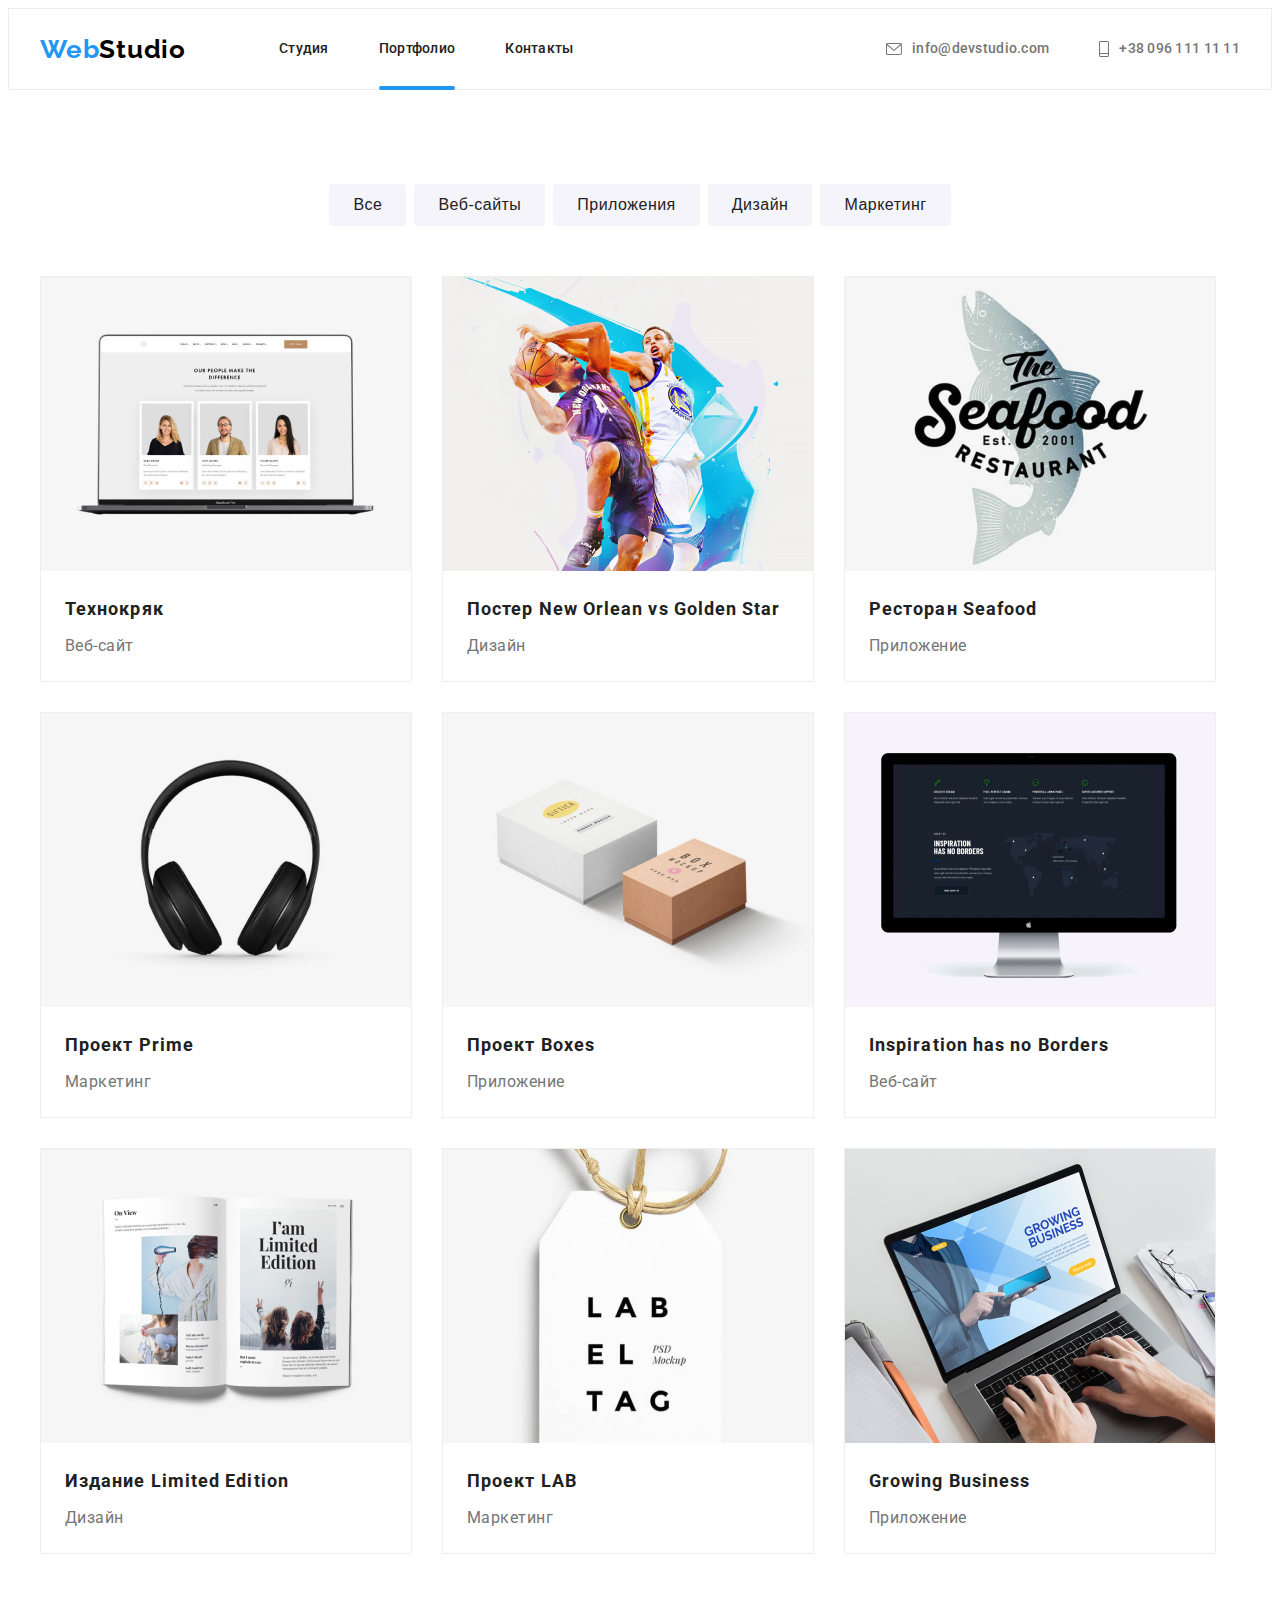
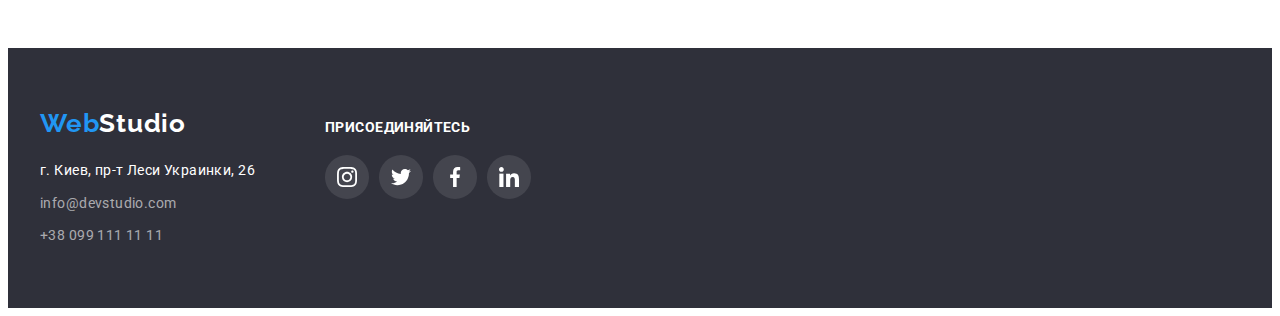
==== portfolio.html @ 21e3237b "hw6" ====
<!DOCTYPE html>
<html lang="ru">

<head>
  <meta charset="UTF-8" />
  <meta http-equiv="X-UA-Compatible" content="IE=edge" />
  <meta name="viewport" content="width=device-width, initial-scale=1.0" />
  <title>Портфолио</title>
  <link rel="preconnect" href="https://fonts.googleapis.com">
  <link rel="preconnect" href="https://fonts.gstatic.com" crossorigin>
  <link href="https://fonts.googleapis.com/css2?family=Raleway:wght@700&family=Roboto:wght@400;500;700;900&display=swap"
    rel="stylesheet">
  <link rel="stylesheet" href="https://cdnjs.cloudflare.com/ajax/libs/modern-normalize/1.1.0/modern-normalize.min.css"
      integrity="sha512-wpPYUAdjBVSE4KJnH1VR1HeZfpl1ub8YT/NKx4PuQ5NmX2tKuGu6U/JRp5y+Y8XG2tV+wKQpNHVUX03MfMFn9Q=="
      crossorigin="anonymous" referrerpolicy="no-referrer" />
  <link rel="stylesheet" href="./css/styles.css" />
</head>
<!--шапка-->

<body>
  <header class="portfolio-page">
    <div class="container main-nav">
    <nav class="main-nav">
      <a href="./index.html" class="header-logo link"><span class="logo-web">Web</span>Studio</a>

      <ul class="navigation-list list">
        <li class="nav-item"><a href="./index.html" class="navigation-link link">Студия</a></li>
        <li class="nav-item"><a href="./portfolio.html" class="navigation-link link current">Портфолио</a></li>
        <li class="nav-item"><a href="" class="navigation-link link">Контакты</a></li>
      </ul>
     
    </nav>
    
    <ul class="contacts list">
      <li class="contacts-item"><a href="mailto:info@devstudio.com" class="nav-link link">
        <svg class="mail-icon">
          <use href="./images/icons.svg#envelope"></use>
          </svg>info@devstudio.com</a></li>
      <li class="contacts-item"><a href="tel:+380961111111" class="nav-link link">
        <svg class="tel-icon">
          <use href="./images/icons.svg#smartfone"></use>
        </svg>+38 096 111 11 11</a></li>
    </ul>
    </div>
  </header>
  

  <main>
    <!--Section "Наши работы"-->
    <section class="section">
      <div class="container">
      <h1 class="visually-hidden">Наши работы</h1>
      <ul class="filter list main-nav">
        <li class="filter-item"><button type="button" class="button-portfolio">Все</button></li>
        <li class="filter-item"><button type="button" class="button-portfolio">Веб-сайты</button></li>
        <li class="filter-item"><button type="button" class="button-portfolio">Приложения</button></li>
        <li class="filter-item"><button type="button" class="button-portfolio">Дизайн</button></li>
        <li class="filter-item"><button type="button" class="button-portfolio">Маркетинг</button></li>
      </ul>
      
      
      <ul class="portfolio list">
        <li class="portfolio-item">
        <a href="" class="portfolio-link">
          <div class="portfolio-wrap">
          <img class="portfolio-image" src="./images/img1portfolio.jpg" width="370" alt="Фото команды " />
                   
              <p class="portfolio-text-modal">Технокряк это современная площадка распостранения коронавируса. Компании использут эту платформу для цыфрового шпионажа и атак на защищенные сервера конкурентов.
              </p>
           </div>
          <div class="portfolio-content">
          <h2 class="portfolio-title">Технокряк</h2>
          <p class="portfolio-text">Веб-сайт</p>
        </div></a>
        </li>
            <li class="portfolio-item">
              <a href="" class="portfolio-link">
          <div class="portfolio-wrap">
                <img class="portfolio-image" src="./images/img2portfolio.jpg" width="370" alt="Фото баскетболистов" />
          <p class="portfolio-text-modal">Технокряк это современная площадка распостранения коронавируса. Компании использут эту
          платформу для цыфрового шпионажа и атак на защищенные сервера конкурентов.
          </p>
          </div>
          <div class="portfolio-content">
          <h2 class="portfolio-title">Постер New Orlean vs Golden Star</h2>
          <p class="portfolio-text">Дизайн</p>
        </div></a>
        </li>
            <li class="portfolio-item">
              <a href="" class="portfolio-link">
        <div class="portfolio-wrap">
                <img class="portfolio-image" src="./images/img3portfolio.jpg" width="370" alt="Логотип ресторана" />
          <p class="portfolio-text-modal">Технокряк это современная площадка распостранения коронавируса. Компании использут эту
            платформу для цыфрового шпионажа и атак на защищенные сервера конкурентов.
          </p>
          </div>
          <div class="portfolio-content">
          <h2 class="portfolio-title">Ресторан Seafood</h2>
          <p class="portfolio-text">Приложение</p>
        </div></a>
        </li>
            <li class="portfolio-item">
              <a href="" class="portfolio-link">
          <div class="portfolio-wrap">
                <img class="portfolio-image" src="./images/img4portfolio.jpg" width="370" alt="Изображение наушников" />
          <p class="portfolio-text-modal">Технокряк это современная площадка распостранения коронавируса. Компании использут эту
            платформу для цыфрового шпионажа и атак на защищенные сервера конкурентов.
          </p>
        </div>
          <div class="portfolio-content">
          <h2 class="portfolio-title">Проект Prime</h2>
          <p class="portfolio-text">Маркетинг</p>
        </div></a>
        </li>
            <li class="portfolio-item">
              <a href="" class="portfolio-link">
          <div class="portfolio-wrap">
                <img class="portfolio-image" src="./images/img5portfolio.jpg" width="370" alt="Изображение коробок" />
        <p class="portfolio-text-modal">Технокряк это современная площадка распостранения коронавируса. Компании использут эту
            платформу для цыфрового шпионажа и атак на защищенные сервера конкурентов.
          </p>
        </div>
          <div class="portfolio-content">
          <h2 class="portfolio-title">Проект Boxes</h2>
          <p class="portfolio-text">Приложение</p>
        </div></a>
        </li>
              <li class="portfolio-item">
                <a href="" class="portfolio-link">
          <div class="portfolio-wrap">
                  <img class="portfolio-image" src="./images/img6portfolio.jpg" width="370" alt="Изображение монитора" />
         <p class="portfolio-text-modal">Технокряк это современная площадка распостранения коронавируса. Компании использут эту
            платформу для цыфрового шпионажа и атак на защищенные сервера конкурентов.
          </p>
         </div>
          <div class="portfolio-content">
          <h2 class="portfolio-title">Inspiration has no Borders</h2>
          <p class="portfolio-text">Веб-сайт</p>
        </div></a>
        </li>
              <li class="portfolio-item">
<a href="" class="portfolio-link">
          <div class="portfolio-wrap">
         <img class="portfolio-image" src="./images/img7portfoilio.jpg" width="370" alt="Изображение журнала" />
         <p class="portfolio-text-modal">Технокряк это современная площадка распостранения коронавируса. Компании использут эту
            платформу для цыфрового шпионажа и атак на защищенные сервера конкурентов.
          </p> 
        </div>
          <div class="portfolio-content">
          <h2 class="portfolio-title">Издание Limited Edition</h2>
          <p class="portfolio-text">Дизайн</p>
        </div></a>
        </li>
               <li class="portfolio-item">
<a href="" class="portfolio-link">
          <div class="portfolio-wrap">
         <img class="portfolio-image" src="./images/img8portfolio.jpg" width="370" alt="Изображение ярлыка" />
         <p class="portfolio-text-modal">Технокряк это современная площадка распостранения коронавируса. Компании использут эту
            платформу для цыфрового шпионажа и атак на защищенные сервера конкурентов.
          </p>
        </div>
          <div class="portfolio-content">
          <h2 class="portfolio-title">Проект LAB</h2>
          <p class="portfolio-text">Маркетинг</p>
        </div></a>
        </li>
        <li class="portfolio-item">
    <a href="" class="portfolio-link">      
          <div class="portfolio-wrap">
         <img class="portfolio-image" src="./images/img9portfolio.jpg" width="370" alt="Изображение ноутбука" />
          <p class="portfolio-text-modal">Технокряк это современная площадка распостранения коронавируса. Компании использут эту
            платформу для цыфрового шпионажа и атак на защищенные сервера конкурентов.
          </p>
          </div>
          <div class="portfolio-content">
          <h2 class="portfolio-title">Growing Business</h2>
          <p class="portfolio-text">Приложение</p>
        </div></a>
        </li>
      </ul>
      </div>
    </section>
 
  </main>
  <!--Footer-->
  <footer class="footer">
    <div  class="footer-container container">
      <div class="footer-adress">
    <a class="footer-logo link" href="./index.html"> <span class="logo-web">Web</span>Studio </a>
    <address>
      <ul class="footer-contacts list">
        <li class="footer-address">
          <a class="footer-map link" href="г.Киев,пр-т_Леси_Украинки,_26">г. Киев, пр-т Леси Украинки, 26</a>
        </li>
        <li class="footer-mail"><a class="footer-contact link" href="mailto:info@devstudio.com">info@devstudio.com</a></li>
        <li class="footer-tell"><a class="footer-tel link" href="tel:+380991111111">+38 099 111 11 11</a></li>
      </ul>
         </address>
          </div>
    
    <div class="join-container">
      <h3 class="join-text">Присоединяйтесь</h3>
      <ul class="join-list">
        <li class="join-item">
          <a href="" class="join-link">
            <svg class="join-icon" width="20" height="20">
              <use href="./images/icons.svg#instagram"></use>
            </svg>
          </a>
    
        </li>
        <li class="join-item">
          <a href="" class="join-link">
            <svg class="join-icon" width="20" height="20">
              <use href="./images/icons.svg#twitter"></use>
            </svg>
          </a>
        </li>
        <li class="join-item">
          <a href="" class="join-link">
            <svg class="join-icon" width="20" height="20">
              <use href="./images/icons.svg#facebook"></use>
            </svg>
          </a>
        </li>
        <li class="join-item">
          <a href="" class="join-link">
            <svg class="join-icon" width="20" height="20">
              <use href="./images/icons.svg#linkedin"></use>
            </svg></a>
        </li>
      </ul>
      </div>
            </div>
  </footer>
 
</body>

</html>
---- css/styles.css ----
:root {
  --primary-text-color: #757575;
  --title-text-color: #212121;
  --accent-color: #2196f3;
  --primary-white-color: #ffffff;
  --footer-link-color: rgba(255, 255, 255, 0.6);
  --hero-footer-color: #2f303a;
}
body {
  color: var(--primary-text-color);
  background-color: var(--primary-bg-color);
  font-family: Roboto, sans-serif;
  font-size: 14px;
  line-height: 1.71;
}

.container {
  width: 1200px;
  padding-left: 15px;
  padding-right: 15px;
  margin-left: auto;
  margin-right: auto;
}

p,
h1,
h2,
h3,
h4,
h5,
h6 {
  margin: 0;
}

ul {
  list-style: none;
  padding: 0;
  margin: 0;
}

a {
  text-decoration: none;
}

/***** Подключение для index.html *****/

/* page header */

.header-logo {
  font-family: Raleway;
  font-weight: 700;
  font-size: 26px;
  line-height: 1.19;
  letter-spacing: 0.03em;
  color: #000000;
}

.logo-web {
  color: var(--accent-color);
}

.page-header {
  background-color: var(--primary-white-color);
  border: 1px solid #ececec;
}

/*******Navigation*******/

.main-nav {
  display: flex;
  align-items: center;
}

.navigation-list {
  display: flex;
  margin-left: 93px;

  color: var(--title-text-color);
  transition: color 250ms cubic-bezier(0.4, 0, 0.2, 1);
}

.navigation-list .nav-item + .nav-item {
  margin-left: 50px;
}

.nav-item:last-child {
  margin-right: 0;
}

.navigation-list .navigation-link:hover,
.navigation-list .navigation-link:focus {
  color: var(--accent-color);
}

.navigation-link {
  display: block;
  padding-top: 32px;
  padding-bottom: 32px;

  font-weight: 500;
  font-size: 14px;
  line-height: 1.14;
  letter-spacing: 0.02em;
  color: var(--title-text-color);
  position: relative;
  transition: color 250ms cubic-bezier(0.4, 0, 0.2, 1);
}

.navigation-link.current::after {
  content: "";
  width: 100%;
  height: 4px;
  color: var(--accent-color);
  background-color: var(--accent-color);
  position: absolute;
  border-radius: 2px;
  left: 0;
  bottom: -1px;
}

.contacts {
  display: flex;
  margin-left: auto;
  align-items: center;
}

.contacts .contacts-item + .contacts-item {
  margin-left: 50px;
}

.nav-link {
  display: flex;
  align-items: center;
  padding-top: 32px;
  padding-bottom: 32px;
  font-weight: 500;
  font-size: 14px;
  line-height: 1.14;
  letter-spacing: 0.02em;
  color: var(--primary-text-color);
  transition: color 250ms cubic-bezier(0.4, 0, 0.2, 1);
}

.mail-icon {
  width: 16px;
  height: 12px;
  fill: currentColor;
  margin-right: 10px;
}

.tel-icon {
  width: 10px;
  height: 16px;
  fill: currentColor;
  margin-right: 10px;
}

.nav-link:hover,
.nav-link:focus {
  color: var(--accent-color);
}

/******* hero ******/

.hero {
  padding: 200px 0;
  max-width: 1600px;
  min-height: 600px;
  margin-left: auto;
  margin-right: auto;

  background-size: cover;
  background-position: center;
  background-repeat: no-repeat;

  background-color: #c4c4c4;
  text-align: center;
  background-image: linear-gradient(
      to right,
      rgba(47, 48, 58, 0.4),
      rgba(47, 48, 58, 0.4)
    ),
    url("../images/hero.jpg");
}

.hero-title {
  width: 696px;
  margin: 0 auto 30px;

  text-align: center;
  font-weight: 900;
  font-size: 44px;
  line-height: 1.36;
  letter-spacing: 0.06em;
  text-transform: uppercase;
  color: var(--primary-white-color);
}

.visually-hidden {
  position: absolute;
  white-space: nowrap;
  width: 1px;
  height: 1px;
  overflow: hidden;
  border: 0;
  padding: 0;
  clip: rect(0 0 0 0);
  clip-path: inset(50%);
  margin: -1px;
}

/****** button ******/

.button {
  display: inline-block;
  padding: 10px 32px;
  min-width: 200px;
  border-radius: 4px;

  font-weight: 500;
  font-size: 16px;
  line-height: 1.87;
  text-align: center;
  letter-spacing: 0.06em;
  color: var(--primary-white-color);
  background-color: var(--accent-color);
  cursor: pointer;
  transition: color 250ms cubic-bezier(0.4, 0, 0.2, 1),
    background-color 250ms cubic-bezier(0.4, 0, 0.2, 1);
}

.button:hover,
.button:focus {
  color: var(--primary-white-color);
  background-color: #188ce8;
}

/******Modal window*****/

.backdrop {
  position: fixed;
  top: 0;
  left: 0;
  width: 100%;
  height: 100%;
  background-color: rgba(0, 0, 0, 0.2);
  transition: opacity 300ms cubic-bezier(0.4, 0, 0.2, 1),
    visibility 300ms cubic-bezier(0.4, 0, 0.2, 1);
}

.backdrop.is-hidden .modal {
  transform: scale(1.5);
}

.modal {
  width: 528px;
  min-height: 528px;
  background-color: var(--primary-white-color);
  border-radius: 4px;
  position: absolute;
  top: 50%;
  left: 50%;
  padding: 40px;

  transform: scale(1) translate(-50%, -50%);
  transition: transform 300ms cubic-bezier(0.4, 0, 0.2, 1);
}

.modal-close {
  position: absolute;
  top: 8px;
  right: 8px;
  width: 30px;
  height: 30px;
  background-color: transparent;
  border: 1px solid rgba(0, 0, 0, 0.1);
  border-radius: 50%;
  display: flex;
  align-items: center;
  justify-content: center;
  cursor: pointer;
}

.is-hidden {
  visibility: hidden;
  opacity: 0;
  pointer-events: none;
}

.modal-title {
  margin-bottom: 12px;

  font-family: Roboto;
  font-style: normal;
  font-weight: bold;
  font-size: 20px;
  line-height: 23px;
  text-align: center;
  letter-spacing: 0.03em;
  color: var(--title-text-color);
}

.modal-input {
  margin-bottom: 10px;
  padding: 12px;
  width: 100%;
  height: 40px;

  border: 1px solid rgba(33, 33, 33, 0.2);
  box-sizing: border-box;
  border-radius: 4px;
}

.button-submit {
  align-items: center;
  display: flex;
  justify-content: center;
  margin: 0 auto;

  width: 200px;
  height: 50px;
  left: 700px;
  top: 712px;

  font-family: Roboto;
  font-style: normal;
  font-weight: bold;
  font-size: 16px;
  line-height: 1.87;
  text-align: center;
  letter-spacing: 0.06em;
  color: var(--primary-white-color);

  background-color: var(--accent-color);
  border: 1px solid var(--accent-color);
  box-shadow: 0px 4px 4px rgba(0, 0, 0, 0.15);
  border-radius: 4px;
  cursor: pointer;
}

.button-submit:hover,
.button-submit:focus {
  color: var(--primary-white-color);
  background-color: #188ce8;
}

.modal-checkbox {
  display: flex;
  align-items: center;
  justify-content: center;
  margin-top: 20px;
  margin-bottom: 30px;
  align-items: center;
  font-family: Roboto;
  font-style: normal;
  font-weight: normal;
  font-size: 14px;
  line-height: 1.71;

  letter-spacing: 0.03em;
  color: var(--primary-text-color);
}

.checkbox-text {
  text-decoration-line: underline;
}

.modal-feedback {
  padding: 12px 16px;
  width: 100%;
  height: 100%;
  resize: none;
  border: 1px solid rgba(33, 33, 33, 0.2);
  box-sizing: border-box;
  border-radius: 4px;
}

/****** section about *****/

.section {
  padding-top: 94px;
  padding-bottom: 94px;
}

.about-details {
  display: flex;
}

.about-details .about-list {
  width: 270px;
  margin-right: 30px;
}

.about-details .about-list:nth-child(4n) {
  margin-right: 0;
}

.thumb {
  display: flex;
  align-items: center;
  justify-content: center;

  width: 270px;
  height: 120px;
  margin-bottom: 30px;
  margin-top: 0;

  background-color: #f5f4fa;
}

.about-title {
  margin-bottom: 10px;
  margin-top: 0px;

  font-weight: 700;
  font-size: 14px;
  line-height: 1.14;
  letter-spacing: 0.03em;
  text-transform: uppercase;
  color: var(--title-text-color);
}

.about-item {
  font-size: 14px;
  line-height: 1.71;
  letter-spacing: 0.03em;
  color: var(--primary-text-color);
}

/****section work *****/

.section-work {
  padding-top: 0;
}

.work {
  margin-top: 0;
  margin-bottom: 50px;

  font-weight: 700;
  font-size: 36px;
  line-height: 1.16;
  text-align: center;
  letter-spacing: 0.03em;
  color: var(--title-text-color);
}

.work-example {
  display: flex;
  flex-wrap: wrap;
}

img {
  height: auto;
  display: block;
  max-width: 100%;
}

.work-item {
  width: 370px;
  margin-right: 30px;
  margin-bottom: 30px;
  border: 1px solid #eeeeee;
  position: relative;
}

.work-item:nth-last-child(-n + 3) {
  margin-bottom: 0;
}

.work-item:nth-child(3n) {
  margin-right: 0;
}

.work-item-text {
  font-family: Roboto;
  font-weight: 700;
  font-size: 14px;
  line-height: 1.1;
  text-align: center;
  letter-spacing: 0.03em;
  text-transform: uppercase;
  color: var(--primary-white-color);
}

.work-item-thumb {
  display: flex;
  align-items: center;
  justify-content: center;
  width: 100%;
  height: 70px;
  position: absolute;

  bottom: 0;

  background-color: rgba(47, 48, 58, 0.8);
}

/***** section team *****/

.team-list {
  display: flex;
  flex-wrap: wrap;
}
.section-team {
  max-width: 1600px;
  margin-left: auto;
  margin-right: auto;

  background-color: #f5f4fa;
}

.team {
  margin-bottom: 50px;

  font-weight: 700;
  font-size: 36px;
  line-height: 1.16;
  text-align: center;
  letter-spacing: 0.03em;
  color: var(--title-text-color);
}

.team-cards {
  width: 270px;
  margin-right: 30px;
  box-shadow: 0px 1px 3px rgba(0, 0, 0, 0.12), 0px 1px 1px rgba(0, 0, 0, 0.14),
    0px 2px 1px rgba(0, 0, 0, 0.2);
  border-radius: 0px 0px 4px 4px;
  background-color: var(--primary-white-color);
}

.team-cards:nth-child(4n) {
  margin-right: 0;
}
.cards-content {
  padding-top: 30px;
  padding-bottom: 30px;
  text-align: center;
}

.team-title {
  margin-bottom: 10px;
  font-weight: 500;
  font-size: 16px;
  line-height: 1.18;
  letter-spacing: 0.03em;
  color: var(--title-text-color);
}

.team-item {
  margin-bottom: 16px;
  font-size: 16px;
  line-height: 1.18;
  letter-spacing: 0.03em;
  text-align: center;
  color: var(--primary-text-color);
}

.team-social-list {
  display: flex;
  justify-content: center;
  align-items: center;
}

.team-social-item {
  margin-right: 10px;
  width: 44px;
  height: 44px;
}

.team-social-item:nth-child(4n) {
  margin-right: 0;
}

.team-social-link {
  display: flex;
  width: 100%;
  height: 100%;
  align-items: center;
  justify-content: center;
  border-radius: 50%;
  background-color: var(--primary-white-color);
  transition: background-color 250ms cubic-bezier(0.4, 0, 0.2, 1),
    fill 250ms cubic-bezier(0.4, 0, 0.2, 1);
}

.team-social-link:hover,
.team-social-link:focus {
  background-color: var(--accent-color);
}

.team-social-icon {
  fill: #afb1b8;
  transition: fill 250ms cubic-bezier(0.4, 0, 0.2, 1);
}

.team-social-link:hover .team-social-icon,
.team-social-link:focus .team-social-icon {
  fill: var(--primary-white-color);
}

/*****Customers******/

.customers-text {
  margin-bottom: 50px;
  font-family: Roboto;
  font-style: normal;
  font-weight: bold;
  font-size: 36px;
  line-height: 42px;
  text-align: center;
  letter-spacing: 0.03em;

  color: var(--title-text-color);
}

.customers-list {
  display: flex;
}

.customers-item {
  justify-content: center;
  align-items: center;

  width: 170px;
  height: 92px;
}

.customers-list .customers-item + .customers-item {
  margin-left: 30px;
}

.customers-icon {
  fill: #afb1b8;
  transition: fill 250ms cubic-bezier(0.4, 0, 0.2, 1);
}

.customers-link {
  display: flex;
  width: 100%;
  height: 100%;

  align-items: center;
  justify-content: center;
  border: 1px solid #afb1b8;

  border-radius: 4px;
  transition: border 250ms cubic-bezier(0.4, 0, 0.2, 1),
    fill 250ms cubic-bezier(0.4, 0, 0.2, 1);
}

.customers-link:hover,
.customers-link:focus {
  border: 1px solid var(--accent-color);
}

.customers-link:hover .customers-icon,
.customers-link:focus .customers-icon {
  fill: var(--accent-color);
}

/***** footer *****/

.footer-container {
  display: flex;
  align-items: baseline;
}

.address-link {
  color: var(--primary-white-color);
}

.footer {
  max-width: 1600px;
  margin-left: auto;
  margin-right: auto;
  padding-top: 60px;
  padding-bottom: 60px;
  background-color: var(--hero-footer-color);
}

.footer-contacts {
  display: block;
}

.footer-mail,
.footer-address {
  margin-bottom: 9px;
}

.footer-logo {
  display: block;
  margin-bottom: 20px;

  font-family: Raleway;
  font-weight: 700;
  font-size: 26px;
  line-height: 1.19;
  letter-spacing: 0.03em;
  color: var(--primary-white-color);
}

.footer-map {
  font-weight: normal;
  font-style: normal;
  font-size: 14px;
  line-height: 1.71;
  letter-spacing: 0.03em;
  color: var(--primary-white-color);
  transition: color 250ms cubic-bezier(0.4, 0, 0.2, 1);
}

.footer-map:focus,
.footer-map:hover {
  color: var(--accent-color);
}

.footer-contact {
  font-style: normal;
  font-family: Roboto;
  font-size: 14px;
  line-height: 1.71px;
  letter-spacing: 0.03em;
  color: var(--footer-link-color);
  transition: color 250ms cubic-bezier(0.4, 0, 0.2, 1);
}

.footer-contact:hover,
.footer-contact:focus {
  color: var(--accent-color);
}

.footer-tel {
  font-style: normal;
  font-size: 14px;
  line-height: 1.71;
  letter-spacing: 0.03em;
  color: var(--footer-link-color);
  transition: color 250ms cubic-bezier(0.4, 0, 0.2, 1);
}

.footer-tel:hover,
.footer-tel:focus {
  color: var(--accent-color);
}

/*****Join*****/

.join-container {
  display: block;
  justify-content: center;
  align-items: center;
  margin-left: 70px;
}

.join-text {
  margin-bottom: 20px;

  font-family: Roboto;
  font-style: normal;
  font-weight: bold;
  font-size: 14px;
  line-height: 16px;
  letter-spacing: 0.03em;
  text-transform: uppercase;
  color: var(--primary-white-color);
}

.join-list {
  display: flex;
}

.join-item {
  width: 44px;
  height: 44px;
}

.join-list .join-item + .join-item {
  margin-left: 10px;
}

.join-link {
  display: flex;
  width: 100%;
  height: 100%;
  align-items: center;
  justify-content: center;
  background: rgba(255, 255, 255, 0.1);
  border-radius: 50%;
  transition: background-color 250ms cubic-bezier(0.4, 0, 0.2, 1);
}

.join-icon {
  fill: var(--primary-white-color);
}

.join-link:hover,
.join-link:focus {
  background-color: var(--accent-color);
}

/* Подключения для Портфолио */

/* about-portfolio */

.filter {
  margin-bottom: 50px;
  display: flex;
  justify-content: center;
}

.portfolio-page {
  border: 1px solid #ececec;
}

.filter .filter-item + .filter-item {
  margin-left: 8px;
}

.button-portfolio {
  border-color: transparent;
  padding: 6px 22px;
  border-radius: 4px;

  font-size: 16px;
  line-height: 1.62;
  text-align: center;
  letter-spacing: 0.03em;
  color: var(--title-text-color);
  background-color: #f5f4fa;
  cursor: pointer;
  transition: color 250ms cubic-bezier(0.4, 0, 0.2, 1),
    background-color 250ms cubic-bezier(0.4, 0, 0.2, 1),
    box-shadow 250ms cubic-bezier(0.4, 0, 0.2, 1);
}

.button-portfolio:hover,
.button-portfolio:focus {
  background-color: var(--accent-color);
  color: var(--primary-white-color);
  box-shadow: 0px 3px 1px rgba(0, 0, 0, 0.1), 0px 1px 2px rgba(0, 0, 0, 0.08),
    0px 2px 2px rgba(0, 0, 0, 0.12);
}

.portfolio {
  display: flex;
  flex-wrap: wrap;
}

.portfolio-wrap {
  position: relative;
  overflow: hidden;
}

.portfolio-text-modal {
  position: absolute;
  top: 0;
  left: 0;
  font-size: 18px;
  line-height: 1.56;
  padding: 63px 24px;

  background: rgba(33, 150, 243, 0.9);

  font-family: Roboto;
  font-weight: 400;
  letter-spacing: 0.03em;
  color: var(--primary-white-color);
  height: 100%;
  transform: translateY(100%);
  transition: transform 250ms cubic-bezier(0.4, 0, 0.2, 1);
}

.portfolio-item {
  width: 370px;
  margin-right: 30px;
  margin-bottom: 30px;
  border: 1px solid #eeeeee;
  cursor: pointer;
}

.portfolio-item:hover .portfolio-text-modal {
  transform: translateY(0);
}

.portfolio-link:focus .portfolio-text-modal {
  transform: translateY(0);
}

.portfolio-item:hover .portfolio-link {
  display: block;
  transition: box-shadow 250ms cubic-bezier(0.4, 0, 0.2, 1);
}

.portfolio-link:hover,
.portfolio-link:focus {
  box-shadow: 0px 1px 1px rgba(0, 0, 0, 0.12), 0px 4px 4px rgba(0, 0, 0, 0.06),
    1px 4px 6px rgba(0, 0, 0, 0.16);
}

.portfolio-item:nth-last-child(-n + 3) {
  margin-bottom: 0;
}

.portfolio-item:nth-child(3n) {
  margin-right: 0;
}

.portfolio-title {
  margin-bottom: 4px;

  font-weight: 700;
  font-size: 18px;
  line-height: 2;
  letter-spacing: 0.06em;
  color: var(--title-text-color);
}

.portfolio-text {
  font-size: 16px;
  line-height: 1.87;
  letter-spacing: 0.03em;
  color: var(--primary-text-color);
}

.portfolio-content {
  padding: 20px 24px;
}
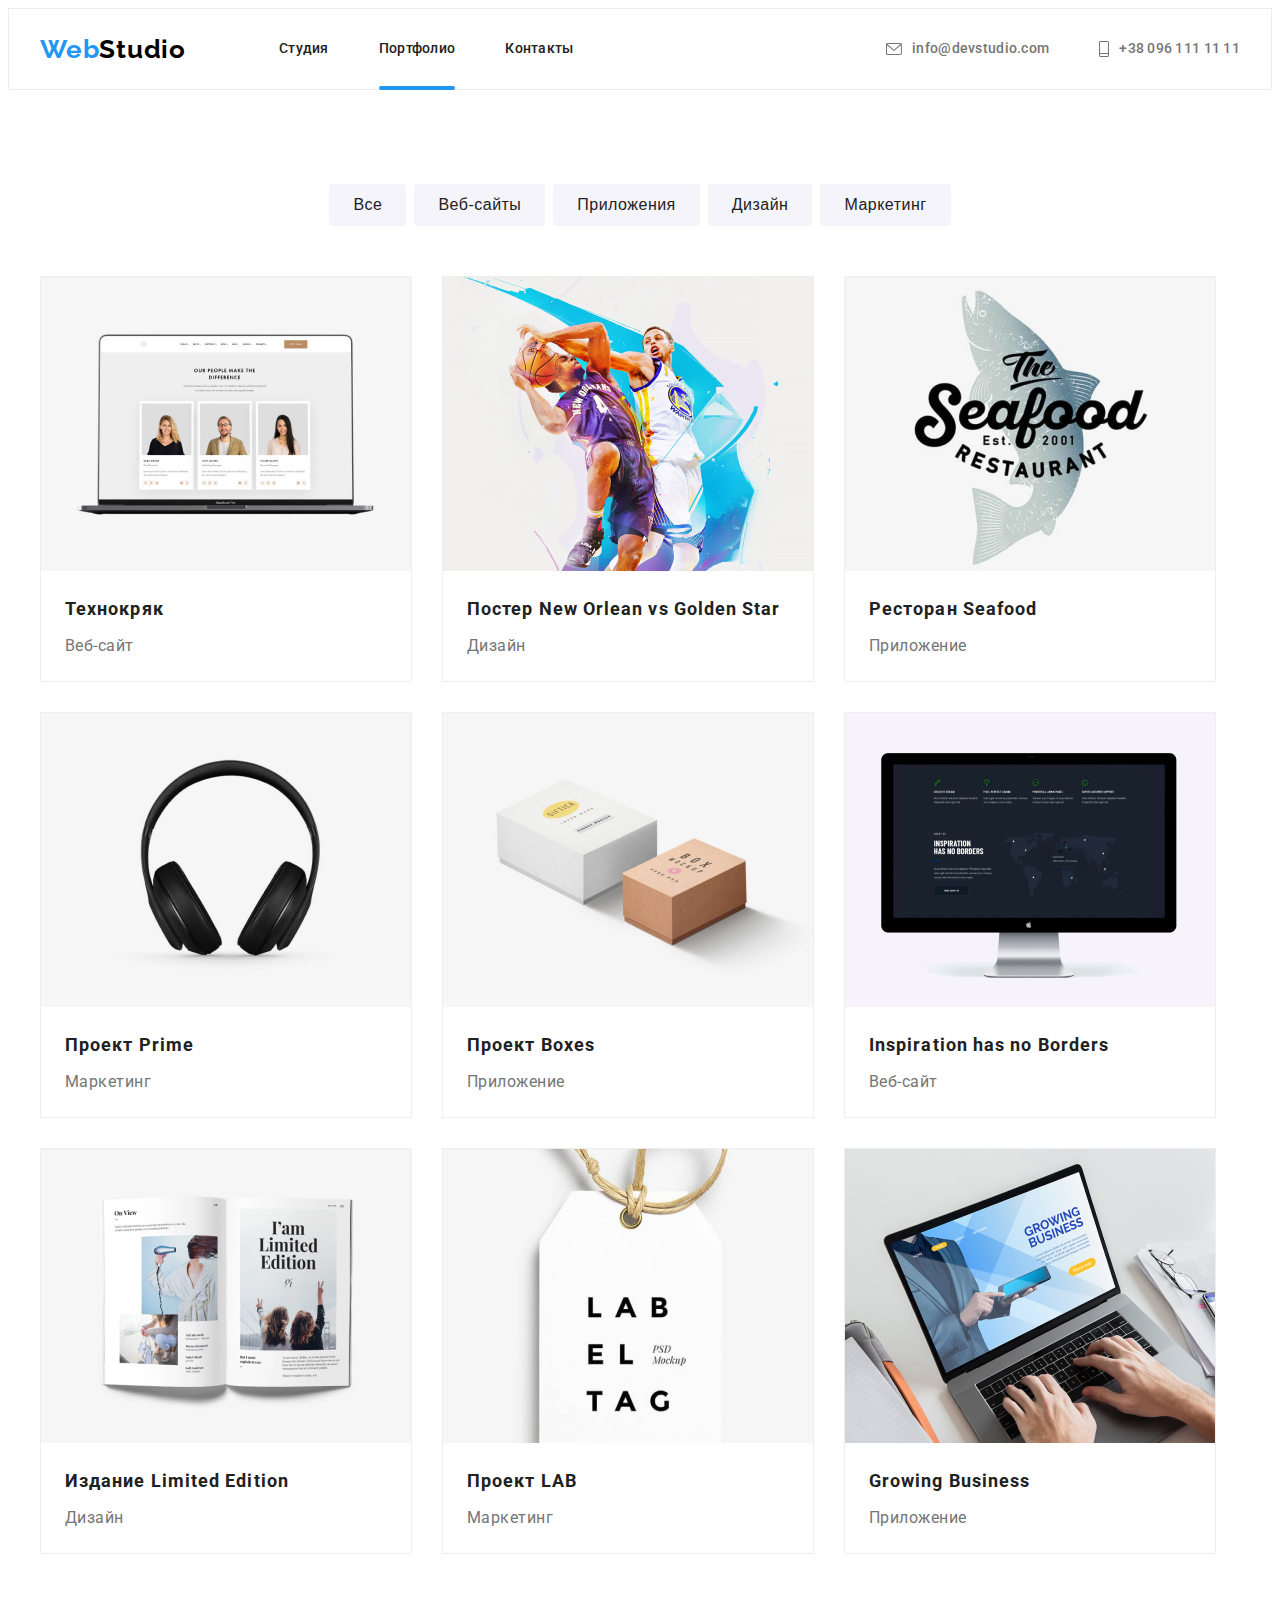
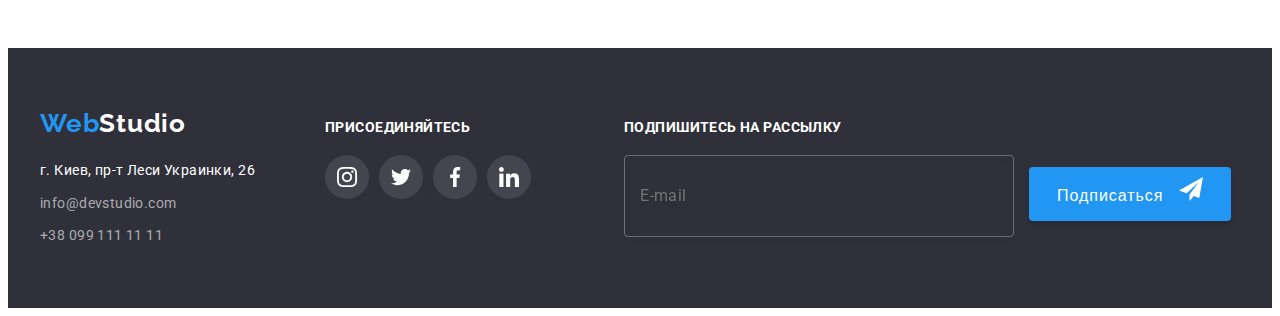
==== commit 28f3d753: "hw6" ====
--- a/portfolio.html
+++ b/portfolio.html
@@ -231,6 +231,16 @@
         </li>
       </ul>
       </div>
+      <div class="subscribe-container">
+        <h3 class="subscribe-text"> Подпишитесь на рассылку </h3>
+        <input type="email" name="subscribe-input" placeholder="E-mail" class="subscribe-input">
+      
+        <button type="button" class="button-footer"> Подписаться
+          <svg class="button-footer-icon" width="24" height="24">
+            <use href="./images/icons.svg#icon-send"></use>
+          </svg>
+        </button>
+      </div>
             </div>
   </footer>
  
--- a/css/styles.css
+++ b/css/styles.css
@@ -212,10 +212,12 @@
 /****** button ******/
 
 .button {
-  display: inline-block;
+  display: block;
+  margin: 0 auto;
   padding: 10px 32px;
   min-width: 200px;
   border-radius: 4px;
+  border: none;
 
   font-weight: 500;
   font-size: 16px;
@@ -263,7 +265,7 @@
   padding: 40px;
 
   transform: scale(1) translate(-50%, -50%);
-  transition: transform 300ms cubic-bezier(0.4, 0, 0.2, 1);
+  transition: transform 250ms cubic-bezier(0.4, 0, 0.2, 1);
 }
 
 .modal-close {
@@ -279,6 +281,12 @@
   align-items: center;
   justify-content: center;
   cursor: pointer;
+  transition: transform 250ms cubic-bezier(0.4, 0, 0.2, 1);
+}
+
+.modal-close:hover,
+.modal-close:focus {
+  fill: var(--accent-color);
 }
 
 .is-hidden {
@@ -300,21 +308,48 @@
   color: var(--title-text-color);
 }
 
+.modal-form-field {
+  margin-bottom: 10px;
+}
+
+.modal-input-wrap {
+  position: relative;
+}
+
+.input-icon {
+  position: absolute;
+  top: 50%;
+  transform: translateY(-50%);
+  left: 12px;
+  transition: transform 250ms cubic-bezier(0.4, 0, 0.2, 1);
+}
+
 .modal-input {
-  margin-bottom: 10px;
-  padding: 12px;
+  padding-top: 11px;
+  padding-bottom: 11px;
+  padding-left: 42px;
+  padding-right: 12px;
+  outline: none;
+
   width: 100%;
   height: 40px;
 
   border: 1px solid rgba(33, 33, 33, 0.2);
-  box-sizing: border-box;
+
   border-radius: 4px;
+  transition: transform 250ms cubic-bezier(0.4, 0, 0.2, 1);
+}
+
+.modal-input:focus {
+  border-color: var(--accent-color);
+}
+
+.modal-input:focus + .input-icon {
+  fill: var(--accent-color);
 }
 
 .button-submit {
-  align-items: center;
-  display: flex;
-  justify-content: center;
+  display: block;
   margin: 0 auto;
 
   width: 200px;
@@ -336,6 +371,8 @@
   box-shadow: 0px 4px 4px rgba(0, 0, 0, 0.15);
   border-radius: 4px;
   cursor: pointer;
+
+  transition: transform 250ms cubic-bezier(0.4, 0, 0.2, 1);
 }
 
 .button-submit:hover,
@@ -344,28 +381,7 @@
   background-color: #188ce8;
 }
 
-.modal-checkbox {
-  display: flex;
-  align-items: center;
-  justify-content: center;
-  margin-top: 20px;
-  margin-bottom: 30px;
-  align-items: center;
-  font-family: Roboto;
-  font-style: normal;
-  font-weight: normal;
-  font-size: 14px;
-  line-height: 1.71;
-
-  letter-spacing: 0.03em;
-  color: var(--primary-text-color);
-}
-
-.checkbox-text {
-  text-decoration-line: underline;
-}
-
-.modal-feedback {
+.modal-text {
   padding: 12px 16px;
   width: 100%;
   height: 100%;
@@ -373,6 +389,58 @@
   border: 1px solid rgba(33, 33, 33, 0.2);
   box-sizing: border-box;
   border-radius: 4px;
+  outline: none;
+  transition: transform 250ms cubic-bezier(0.4, 0, 0.2, 1);
+}
+
+.modal-text:focus {
+  border-color: var(--accent-color);
+}
+
+.modal-form-feedback {
+  margin-bottom: 20px;
+}
+
+.checkbox-policy {
+  display: flex;
+  align-items: center;
+  justify-content: center;
+  margin-bottom: 30px;
+  align-items: center;
+  font-family: Roboto;
+  font-style: normal;
+  font-weight: normal;
+  font-size: 14px;
+  line-height: 1.71;
+
+  letter-spacing: 0.03em;
+  color: var(--primary-text-color);
+}
+
+.checkbox-policy span {
+  display: flex;
+  align-items: center;
+  justify-content: center;
+  width: 16px;
+  height: 15px;
+  border: 2px solid #000000;
+  margin-right: 8px;
+  border-radius: 2px;
+}
+
+.icon-check {
+  fill: var(--primary-white-color);
+}
+
+.modal-check:checked + .checkbox-policy span {
+  background-color: var(--accent-color);
+  border: none;
+}
+
+.checkbox-text {
+  margin-left: 3px;
+  text-decoration-line: underline;
+  color: var(--accent-color);
 }
 
 /****** section about *****/
@@ -800,6 +868,83 @@
   background-color: var(--accent-color);
 }
 
+/******Subscribe*******/
+
+.subscribe-container {
+  justify-content: center;
+  align-items: baseline;
+  margin-left: 93px;
+}
+
+.subscribe-input {
+  width: 358px;
+  height: 50px;
+
+  padding: 15px;
+  font-family: Roboto;
+  font-weight: 400;
+  font-size: 16px;
+  line-height: 1.25;
+
+  letter-spacing: 0.03em;
+
+  outline: none;
+  border: 1px solid rgba(255, 255, 255, 0.3);
+  filter: drop-shadow(0px 4px 4px rgba(0, 0, 0, 0.15));
+  border-radius: 4px;
+  color: rgba(255, 255, 255, 0.6);
+  background-color: transparent;
+  transition: background-color 250ms cubic-bezier(0.4, 0, 0.2, 1);
+}
+
+.subscribe-input:focus {
+  border-color: var(--accent-color);
+}
+
+.subscribe-text {
+  margin-bottom: 20px;
+
+  font-family: Roboto;
+  font-style: normal;
+  font-weight: bold;
+  font-size: 14px;
+  line-height: 16px;
+  letter-spacing: 0.03em;
+  text-transform: uppercase;
+  color: var(--primary-white-color);
+}
+
+.button-footer {
+  margin-left: 12px;
+  padding: 10px 28px;
+  min-width: 200px;
+  border-radius: 4px;
+  border: none;
+
+  font-weight: 500;
+  font-size: 16px;
+  line-height: 1.87;
+  text-align: center;
+  letter-spacing: 0.06em;
+  color: var(--primary-white-color);
+  background-color: var(--accent-color);
+  box-shadow: 0px 4px 4px rgba(0, 0, 0, 0.15);
+  border-radius: 4px;
+
+  cursor: pointer;
+  transition: background-color 250ms cubic-bezier(0.4, 0, 0.2, 1);
+}
+
+.button-footer:hover,
+.button-footer:focus {
+  background-color: #188ce8;
+}
+
+.button-footer-icon {
+  fill: var(--primary-white-color);
+  margin-left: 10px;
+}
+
 /* Подключения для Портфолио */
 
 /* about-portfolio */
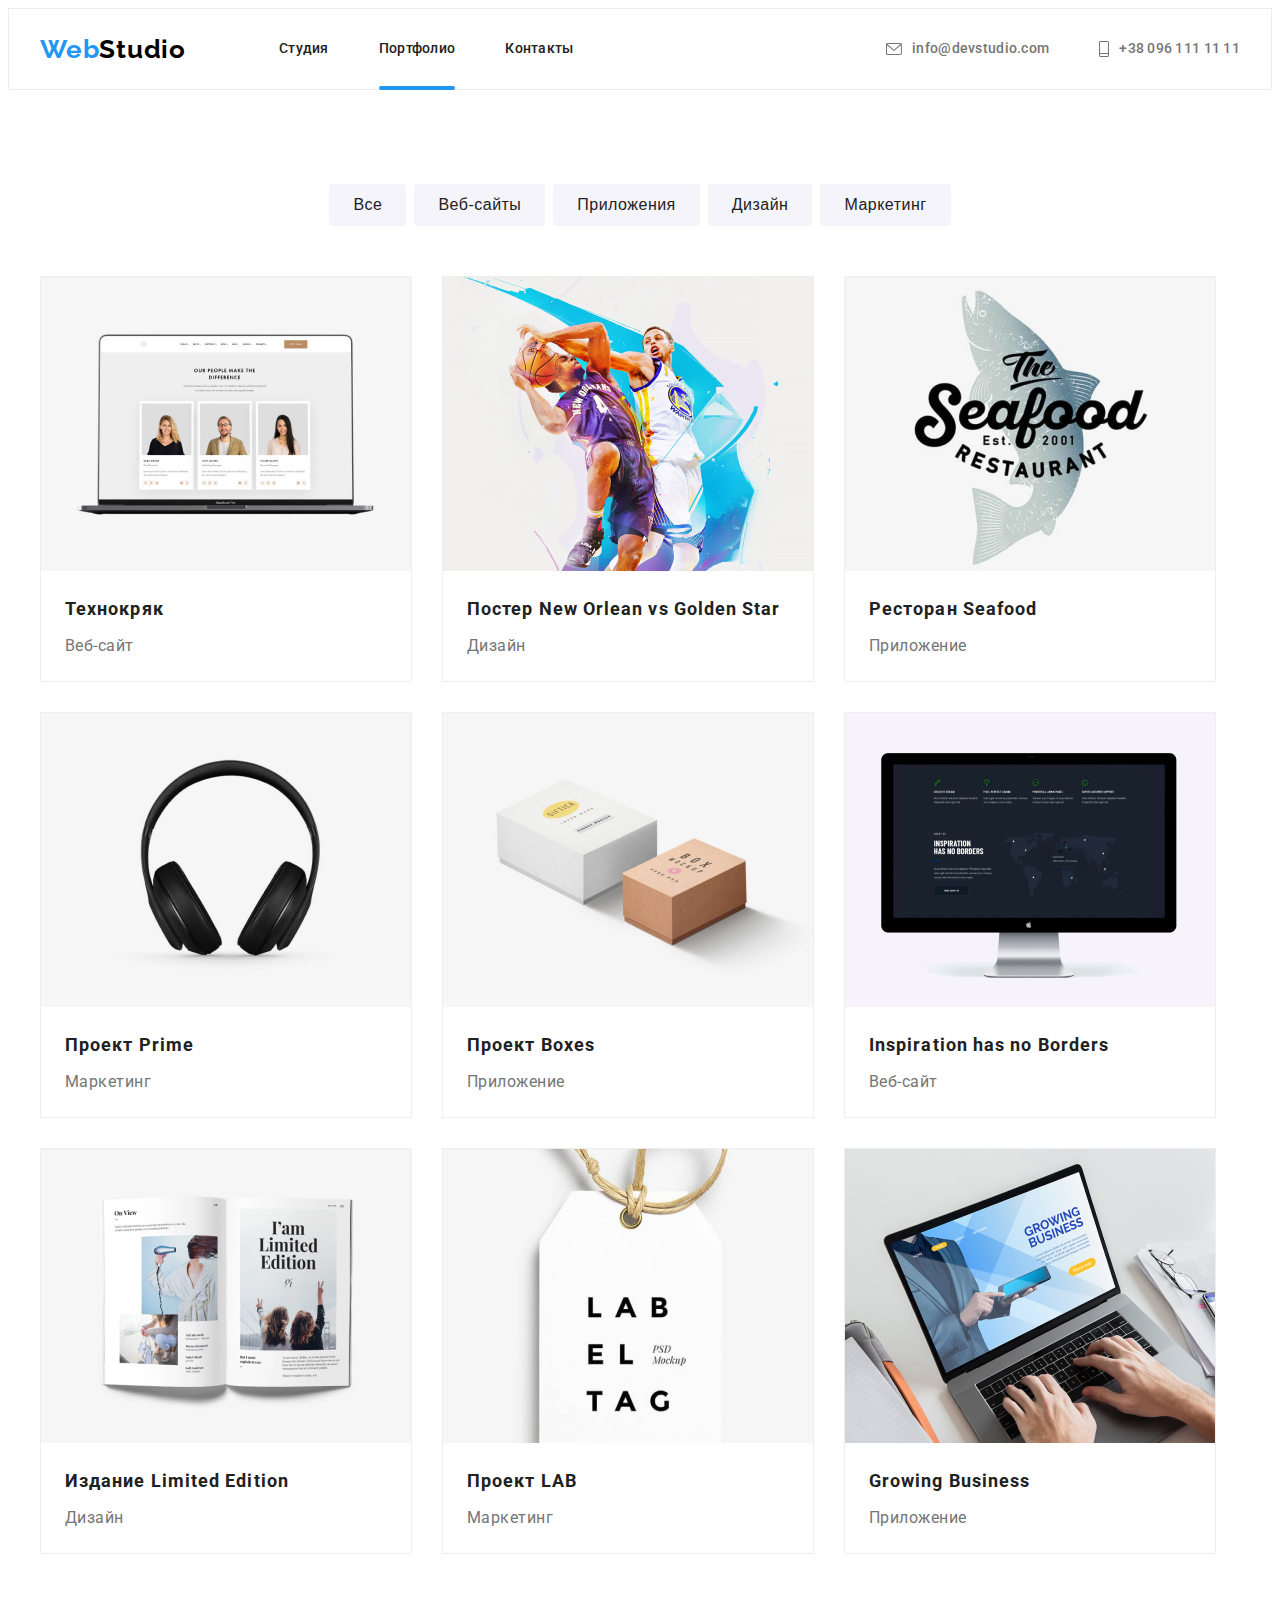
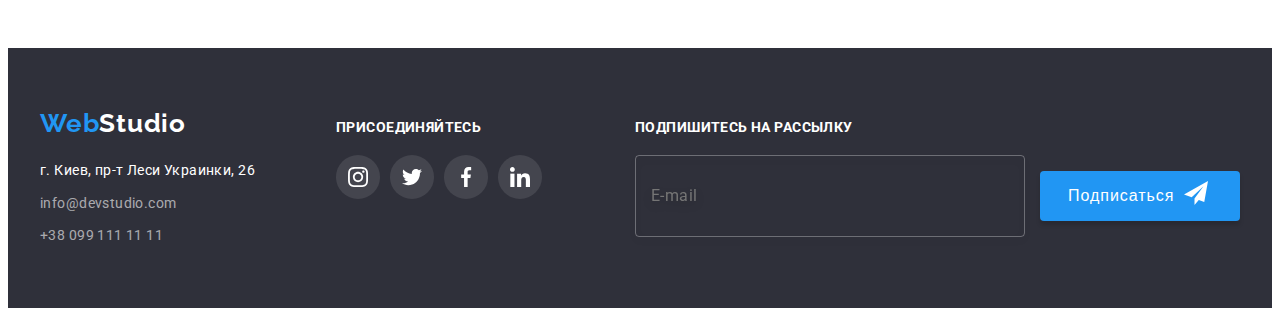
==== commit cdde79c3: "hw6" ====
--- a/portfolio.html
+++ b/portfolio.html
@@ -185,7 +185,7 @@
   <!--Footer-->
   <footer class="footer">
     <div  class="footer-container container">
-      <div class="footer-adress">
+      <div class="footer-contacts">
     <a class="footer-logo link" href="./index.html"> <span class="logo-web">Web</span>Studio </a>
     <address>
       <ul class="footer-contacts list">
--- a/css/styles.css
+++ b/css/styles.css
@@ -308,6 +308,44 @@
   color: var(--title-text-color);
 }
 
+.modal-name {
+  margin-bottom: 4px;
+  font-family: Roboto;
+  font-size: 12px;
+  line-height: 14px;
+  letter-spacing: 0.01em;
+
+  color: #757575;
+}
+
+.modal-tel {
+  margin-bottom: 4px;
+  font-family: Roboto;
+  font-size: 12px;
+  line-height: 14px;
+  letter-spacing: 0.01em;
+
+  color: #757575;
+}
+
+.modal-email {
+  margin-bottom: 4px;
+  font-family: Roboto;
+  font-size: 12px;
+  line-height: 14px;
+  letter-spacing: 0.01em;
+  color: #757575;
+}
+
+.modal-input-text {
+  margin-bottom: 4px;
+  font-family: Roboto;
+  font-size: 12px;
+  line-height: 14px;
+  letter-spacing: 0.01em;
+  color: #757575;
+}
+
 .modal-form-field {
   margin-bottom: 10px;
 }
@@ -348,6 +386,9 @@
   fill: var(--accent-color);
 }
 
+.modal-checkbox {
+  margin-bottom: 30px;
+}
 .button-submit {
   display: block;
   margin: 0 auto;
@@ -382,6 +423,7 @@
 }
 
 .modal-text {
+  display: block;
   padding: 12px 16px;
   width: 100%;
   height: 100%;
@@ -405,7 +447,7 @@
   display: flex;
   align-items: center;
   justify-content: center;
-  margin-bottom: 30px;
+
   align-items: center;
   font-family: Roboto;
   font-style: normal;
@@ -784,6 +826,10 @@
   color: var(--accent-color);
 }
 
+.footer-contacts {
+  flex-grow: 1;
+}
+
 .footer-contact {
   font-style: normal;
   font-family: Roboto;
@@ -915,6 +961,7 @@
 }
 
 .button-footer {
+  display: inline-flex;
   margin-left: 12px;
   padding: 10px 28px;
   min-width: 200px;
